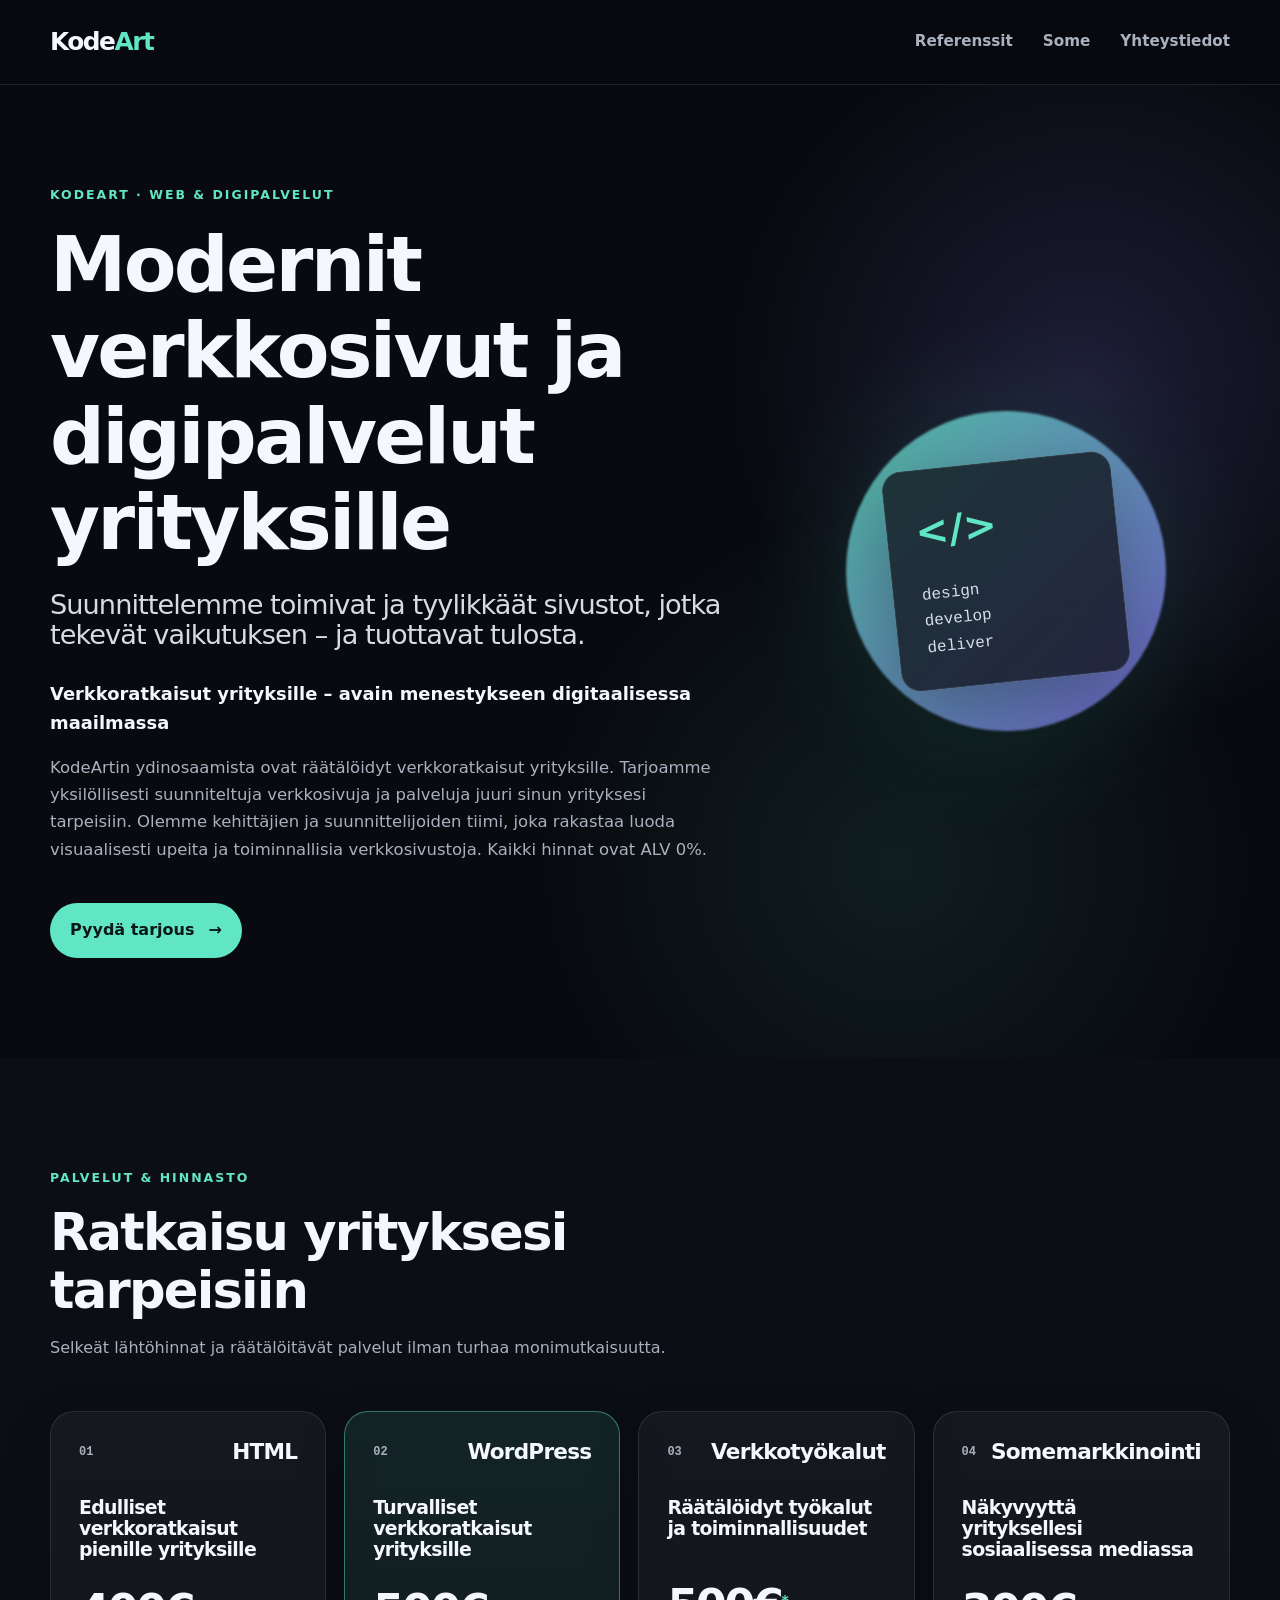
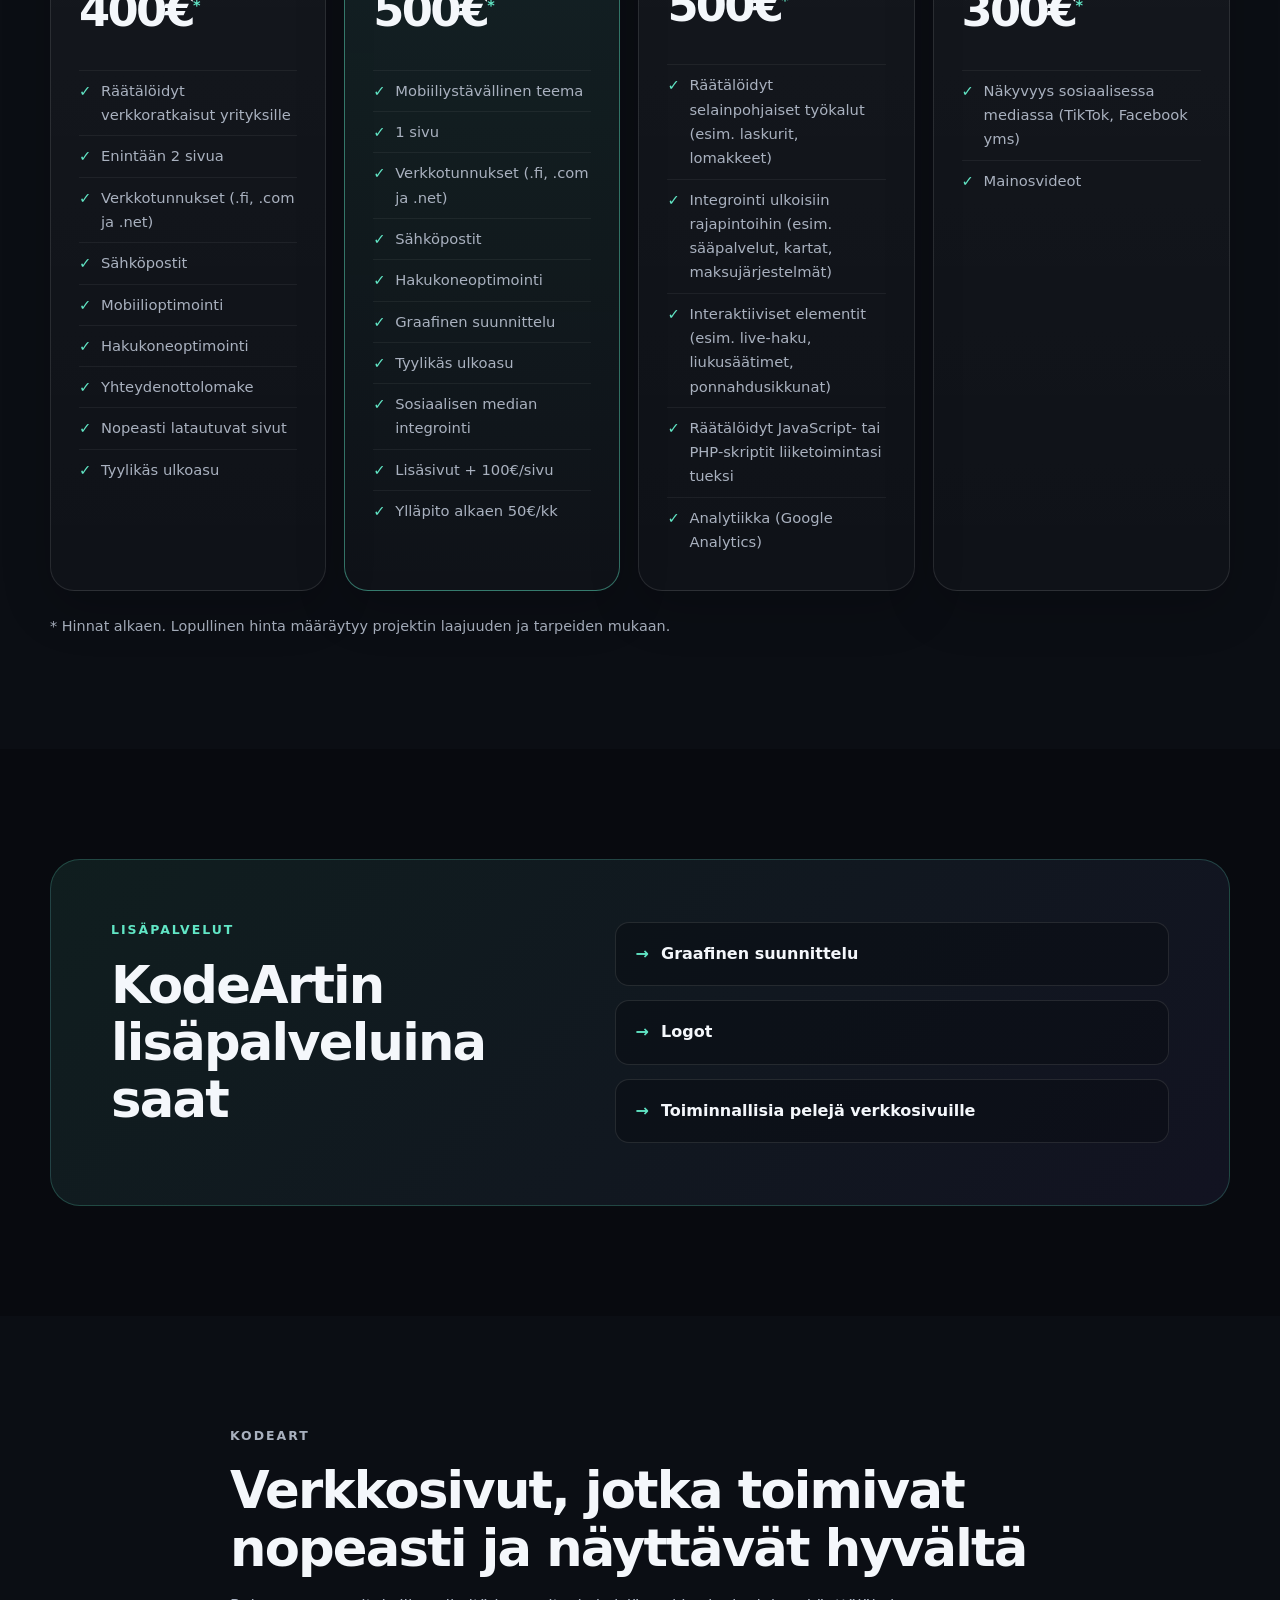
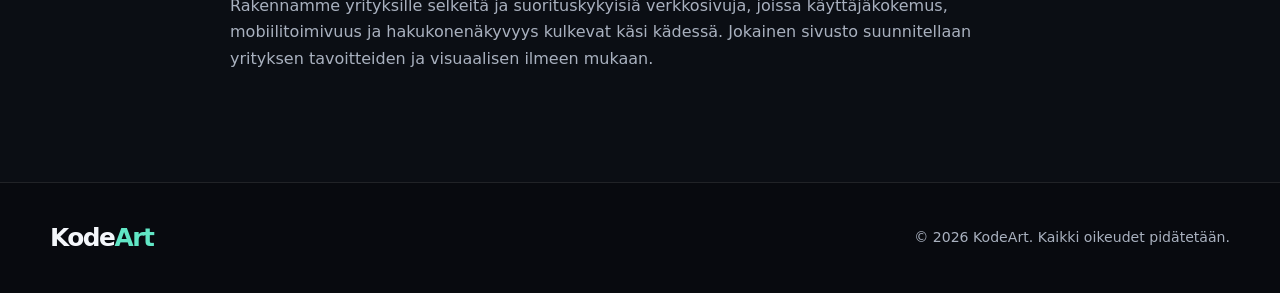
==== index.html @ c4a7c9e5 "Create new KodeArt website" ====
<!doctype html>
<html lang="fi">
<head>
  <meta charset="utf-8">
  <meta name="viewport" content="width=device-width, initial-scale=1">
  <title>KodeArt | Modernit verkkosivut ja digipalvelut yrityksille</title>
  <meta name="description" content="KodeArt suunnittelee moderneja, nopeita ja tyylikkäitä verkkosivuja ja digipalveluja yrityksille. Räätälöidyt verkkoratkaisut, verkkotyökalut ja somemarkkinointi.">
  <meta name="robots" content="index, follow">
  <meta name="theme-color" content="#0b0d12">
  <link rel="canonical" href="https://kodeart.fi/">
  <link rel="stylesheet" href="css/style.css">
</head>
<body>
  <header class="site-header">
    <div class="container nav-wrap">
      <a class="logo" href="index.html" aria-label="KodeArt – etusivu">
        <!-- Vaihda tämä tekstilogo myöhemmin varsinaiseen KodeArt-logoon. -->
        <span>Kode</span><strong>Art</strong>
      </a>

      <nav class="main-nav" aria-label="Päänavigaatio">
        <a href="referenssit.html">Referenssit</a>
        <!-- <a href="pelialue.html">Pelialue</a> -->
        <a href="some.html">Some</a>
        <a href="yhteystiedot.html">Yhteystiedot</a>
      </nav>
    </div>
  </header>

  <main>
    <section class="hero" aria-labelledby="hero-title">
      <div class="container hero-grid">
        <div class="hero-copy">
          <p class="eyebrow">KODEART · WEB &amp; DIGIPALVELUT</p>
          <h1 id="hero-title">Modernit verkkosivut ja digipalvelut yrityksille</h1>
          <h2>Suunnittelemme toimivat ja tyylikkäät sivustot, jotka tekevät vaikutuksen – ja tuottavat tulosta.</h2>
          <div class="intro-copy">
            <p><strong>Verkkoratkaisut yrityksille – avain menestykseen digitaalisessa maailmassa</strong></p>
            <p>KodeArtin ydinosaamista ovat räätälöidyt verkkoratkaisut yrityksille. Tarjoamme yksilöllisesti suunniteltuja verkkosivuja ja palveluja juuri sinun yrityksesi tarpeisiin. Olemme kehittäjien ja suunnittelijoiden tiimi, joka rakastaa luoda visuaalisesti upeita ja toiminnallisia verkkosivustoja. Kaikki hinnat ovat ALV 0%.</p>
          </div>
          <a class="button" href="yhteystiedot.html">Pyydä tarjous <span aria-hidden="true">→</span></a>
        </div>

        <div class="hero-art" aria-hidden="true">
          <div class="hero-orb"></div>
          <div class="code-card">
            <span>&lt;/&gt;</span>
            <p>design<br>develop<br>deliver</p>
          </div>
        </div>
      </div>
    </section>

    <section class="pricing section" id="palvelut" aria-labelledby="pricing-title">
      <div class="container">
        <div class="section-heading">
          <p class="eyebrow">PALVELUT &amp; HINNASTO</p>
          <h2 id="pricing-title">Ratkaisu yrityksesi tarpeisiin</h2>
          <p>Selkeät lähtöhinnat ja räätälöitävät palvelut ilman turhaa monimutkaisuutta.</p>
        </div>

        <div class="pricing-grid">
          <article class="price-card">
            <div class="card-top">
              <span class="service-number">01</span>
              <h3>HTML</h3>
            </div>
            <h4>Edulliset verkkoratkaisut pienille yrityksille</h4>
            <p class="price">400€<sup>*</sup></p>
            <ul>
              <li>Räätälöidyt verkkoratkaisut yrityksille</li>
              <li>Enintään 2 sivua</li>
              <li>Verkkotunnukset (.fi, .com ja .net)</li>
              <li>Sähköpostit</li>
              <li>Mobiilioptimointi</li>
              <li>Hakukoneoptimointi</li>
              <li>Yhteydenottolomake</li>
              <li>Nopeasti latautuvat sivut</li>
              <li>Tyylikäs ulkoasu</li>
            </ul>
          </article>

          <article class="price-card featured">
            <div class="card-top">
              <span class="service-number">02</span>
              <h3>WordPress</h3>
            </div>
            <h4>Turvalliset verkkoratkaisut yrityksille</h4>
            <p class="price">500€<sup>*</sup></p>
            <ul>
              <li>Mobiiliystävällinen teema</li>
              <li>1 sivu</li>
              <li>Verkkotunnukset (.fi, .com ja .net)</li>
              <li>Sähköpostit</li>
              <li>Hakukoneoptimointi</li>
              <li>Graafinen suunnittelu</li>
              <li>Tyylikäs ulkoasu</li>
              <li>Sosiaalisen median integrointi</li>
              <li>Lisäsivut + 100€/sivu</li>
              <li>Ylläpito alkaen 50€/kk</li>
            </ul>
          </article>

          <article class="price-card">
            <div class="card-top">
              <span class="service-number">03</span>
              <h3>Verkkotyökalut</h3>
            </div>
            <h4>Räätälöidyt työkalut ja toiminnallisuudet</h4>
            <p class="price">500€<sup>*</sup></p>
            <ul>
              <li>Räätälöidyt selainpohjaiset työkalut (esim. laskurit, lomakkeet)</li>
              <li>Integrointi ulkoisiin rajapintoihin (esim. sääpalvelut, kartat, maksujärjestelmät)</li>
              <li>Interaktiiviset elementit (esim. live-haku, liukusäätimet, ponnahdusikkunat)</li>
              <li>Räätälöidyt JavaScript- tai PHP-skriptit liiketoimintasi tueksi</li>
              <li>Analytiikka (Google Analytics)</li>
            </ul>
          </article>

          <article class="price-card">
            <div class="card-top">
              <span class="service-number">04</span>
              <h3>Somemarkkinointi</h3>
            </div>
            <h4>Näkyvyyttä yrityksellesi sosiaalisessa mediassa</h4>
            <p class="price">300€<sup>*</sup></p>
            <ul>
              <li>Näkyvyys sosiaalisessa mediassa (TikTok, Facebook yms)</li>
              <li>Mainosvideot</li>
            </ul>
          </article>
        </div>

        <p class="price-note">* Hinnat alkaen. Lopullinen hinta määräytyy projektin laajuuden ja tarpeiden mukaan.</p>
      </div>
    </section>

    <section class="extras section" aria-labelledby="extras-title">
      <div class="container">
        <div class="extras-box">
          <div>
            <p class="eyebrow">LISÄPALVELUT</p>
            <h2 id="extras-title">KodeArtin lisäpalveluina saat</h2>
          </div>
          <ul class="extras-list">
            <li>Graafinen suunnittelu</li>
            <li>Logot</li>
            <li>Toiminnallisia pelejä verkkosivuille</li>
          </ul>
        </div>
      </div>
    </section>

    <section class="seo-section section" aria-labelledby="seo-title">
      <div class="container narrow">
        <p class="eyebrow">KODEART</p>
        <h2 id="seo-title">Verkkosivut, jotka toimivat nopeasti ja näyttävät hyvältä</h2>
        <p>Rakennamme yrityksille selkeitä ja suorituskykyisiä verkkosivuja, joissa käyttäjäkokemus, mobiilitoimivuus ja hakukonenäkyvyys kulkevat käsi kädessä. Jokainen sivusto suunnitellaan yrityksen tavoitteiden ja visuaalisen ilmeen mukaan.</p>
      </div>
    </section>
  </main>

  <footer class="site-footer">
    <div class="container footer-wrap">
      <a class="logo" href="index.html" aria-label="KodeArt – etusivu"><span>Kode</span><strong>Art</strong></a>
      <p>© 2026 KodeArt. Kaikki oikeudet pidätetään.</p>
    </div>
  </footer>
</body>
</html>
---- css/style.css ----
:root {
  --bg: #080a0f;
  --surface: #10131a;
  --surface-2: #151922;
  --text: #f4f7fb;
  --muted: #a9b1bf;
  --line: rgba(255,255,255,.10);
  --accent: #61e6c5;
  --accent-2: #8c7cff;
  --accent-dark: #0b1816;
  --max-width: 1180px;
  --radius: 24px;
  --shadow: 0 24px 80px rgba(0,0,0,.30);
}

* { box-sizing: border-box; }
html { scroll-behavior: smooth; }
body {
  margin: 0;
  color: var(--text);
  background: var(--bg);
  font-family: Inter, ui-sans-serif, system-ui, -apple-system, BlinkMacSystemFont, "Segoe UI", sans-serif;
  line-height: 1.65;
  -webkit-font-smoothing: antialiased;
}

a { color: inherit; text-decoration: none; }
img { max-width: 100%; display: block; }

.container { width: min(calc(100% - 40px), var(--max-width)); margin-inline: auto; }
.narrow { max-width: 820px; }
.section { padding: 110px 0; }

.site-header {
  position: sticky;
  top: 0;
  z-index: 20;
  background: rgba(8,10,15,.82);
  border-bottom: 1px solid var(--line);
  backdrop-filter: blur(18px);
}
.nav-wrap {
  min-height: 84px;
  display: flex;
  align-items: center;
  justify-content: space-between;
  gap: 32px;
}
.logo { font-size: 1.55rem; font-weight: 800; letter-spacing: -.06em; }
.logo strong { color: var(--accent); }
.main-nav { display: flex; align-items: center; gap: 30px; }
.main-nav a { color: var(--muted); font-size: .95rem; font-weight: 600; transition: color .2s ease; }
.main-nav a:hover, .main-nav a:focus-visible { color: var(--accent); }

.hero {
  position: relative;
  overflow: hidden;
  min-height: 720px;
  display: flex;
  align-items: center;
  background:
    radial-gradient(circle at 85% 30%, rgba(140,124,255,.16), transparent 28%),
    radial-gradient(circle at 70% 80%, rgba(97,230,197,.09), transparent 30%);
}
.hero-grid { display: grid; grid-template-columns: minmax(0, 1.2fr) minmax(280px, .8fr); gap: 60px; align-items: center; }
.hero-copy { padding: 100px 0; }
.eyebrow { margin: 0 0 16px; color: var(--accent); font-size: .78rem; font-weight: 800; letter-spacing: .16em; }
h1, h2, h3, h4 { line-height: 1.12; letter-spacing: -.035em; }
h1 { max-width: 850px; margin: 0 0 24px; font-size: clamp(3rem, 6vw, 5.6rem); }
.hero h2 { max-width: 760px; margin: 0 0 28px; color: #d6dbe4; font-size: clamp(1.25rem, 2.2vw, 1.7rem); font-weight: 500; }
.intro-copy { max-width: 760px; color: var(--muted); font-size: 1.03rem; }
.intro-copy strong { color: var(--text); font-size: 1.12rem; }
.button {
  display: inline-flex; align-items: center; gap: 14px; margin-top: 24px; padding: 14px 20px;
  color: var(--accent-dark); background: var(--accent); border-radius: 999px; font-weight: 800;
  transition: transform .2s ease, box-shadow .2s ease;
}
.button:hover, .button:focus-visible { transform: translateY(-2px); box-shadow: 0 12px 35px rgba(97,230,197,.22); }
.hero-art { min-height: 420px; position: relative; display: grid; place-items: center; }
.hero-orb { width: 320px; aspect-ratio: 1; border-radius: 50%; background: linear-gradient(135deg, rgba(97,230,197,.9), rgba(140,124,255,.85)); filter: blur(1px); opacity: .88; box-shadow: 0 0 130px rgba(97,230,197,.18); }
.code-card { position: absolute; width: 230px; padding: 28px; border: 1px solid var(--line); border-radius: 20px; background: rgba(16,19,26,.78); box-shadow: var(--shadow); transform: rotate(-6deg); }
.code-card span { color: var(--accent); font-size: 2.5rem; font-weight: 900; }
.code-card p { margin: 18px 0 0; color: #d8deea; font-family: ui-monospace, SFMono-Regular, Menlo, monospace; }

.section-heading { max-width: 700px; margin-bottom: 50px; }
.section-heading h2, .seo-section h2, .extras-box h2 { margin: 0 0 16px; font-size: clamp(2.1rem, 4vw, 3.5rem); }
.section-heading > p:last-child, .seo-section p:last-child { margin: 0; color: var(--muted); }
.pricing { background: #0b0e14; }
.pricing-grid { display: grid; grid-template-columns: repeat(4, 1fr); gap: 18px; }
.price-card {
  position: relative; display: flex; flex-direction: column; padding: 28px;
  min-height: 570px; border: 1px solid var(--line); border-radius: var(--radius);
  background: linear-gradient(180deg, rgba(255,255,255,.045), rgba(255,255,255,.018));
  box-shadow: 0 18px 50px rgba(0,0,0,.18);
}
.price-card.featured { border-color: rgba(97,230,197,.45); background: linear-gradient(180deg, rgba(97,230,197,.10), rgba(255,255,255,.018)); }
.card-top { display: flex; align-items: center; justify-content: space-between; gap: 15px; }
.card-top h3 { margin: 0; font-size: 1.35rem; }
.service-number { color: var(--muted); font: 700 .75rem/1 ui-monospace, monospace; }
.price-card h4 { margin: 32px 0 14px; min-height: 58px; font-size: 1.18rem; }
.price { margin: 0 0 22px; font-size: 2.8rem; font-weight: 850; letter-spacing: -.06em; }
.price sup { color: var(--accent); font-size: .9rem; }
.price-card ul { margin: 0; padding: 0; list-style: none; color: var(--muted); font-size: .92rem; }
.price-card li { position: relative; padding: 8px 0 8px 22px; border-top: 1px solid rgba(255,255,255,.055); }
.price-card li::before { content: "✓"; position: absolute; left: 0; color: var(--accent); font-weight: 800; }
.price-note { margin: 24px 0 0; color: var(--muted); font-size: .9rem; }

.extras { background: var(--bg); }
.extras-box { display: grid; grid-template-columns: .9fr 1.1fr; gap: 50px; align-items: center; padding: 60px; border: 1px solid rgba(97,230,197,.22); border-radius: 30px; background: linear-gradient(135deg, rgba(97,230,197,.09), rgba(140,124,255,.08)); }
.extras-list { display: grid; gap: 14px; margin: 0; padding: 0; list-style: none; }
.extras-list li { padding: 18px 20px; border: 1px solid var(--line); border-radius: 14px; background: rgba(8,10,15,.42); font-weight: 700; }
.extras-list li::before { content: "→"; margin-right: 12px; color: var(--accent); }

.seo-section { background: #0b0e14; }
.seo-section p { color: var(--muted); }
.site-footer { border-top: 1px solid var(--line); }
.footer-wrap { min-height: 110px; display: flex; align-items: center; justify-content: space-between; gap: 20px; }
.footer-wrap p { margin: 0; color: var(--muted); font-size: .88rem; }

@media (max-width: 1050px) {
  .pricing-grid { grid-template-columns: repeat(2, 1fr); }
  .price-card { min-height: 0; }
}

@media (max-width: 760px) {
  .container { width: min(calc(100% - 28px), var(--max-width)); }
  .nav-wrap { min-height: auto; padding: 18px 0; align-items: flex-start; }
  .main-nav { flex-wrap: wrap; justify-content: flex-end; gap: 10px 18px; }
  .main-nav a { font-size: .88rem; }
  .hero-grid { grid-template-columns: 1fr; gap: 0; }
  .hero-copy { padding: 80px 0 30px; }
  .hero-art { min-height: 280px; padding-bottom: 60px; }
  .hero-orb { width: 220px; }
  .code-card { width: 190px; padding: 22px; }
  .section { padding: 80px 0; }
  .pricing-grid { grid-template-columns: 1fr; }
  .extras-box { grid-template-columns: 1fr; padding: 34px 24px; gap: 28px; }
  .footer-wrap { padding: 25px 0; flex-direction: column; align-items: flex-start; }
}

@media (prefers-reduced-motion: reduce) {
  html { scroll-behavior: auto; }
  *, *::before, *::after { transition: none !important; }
}
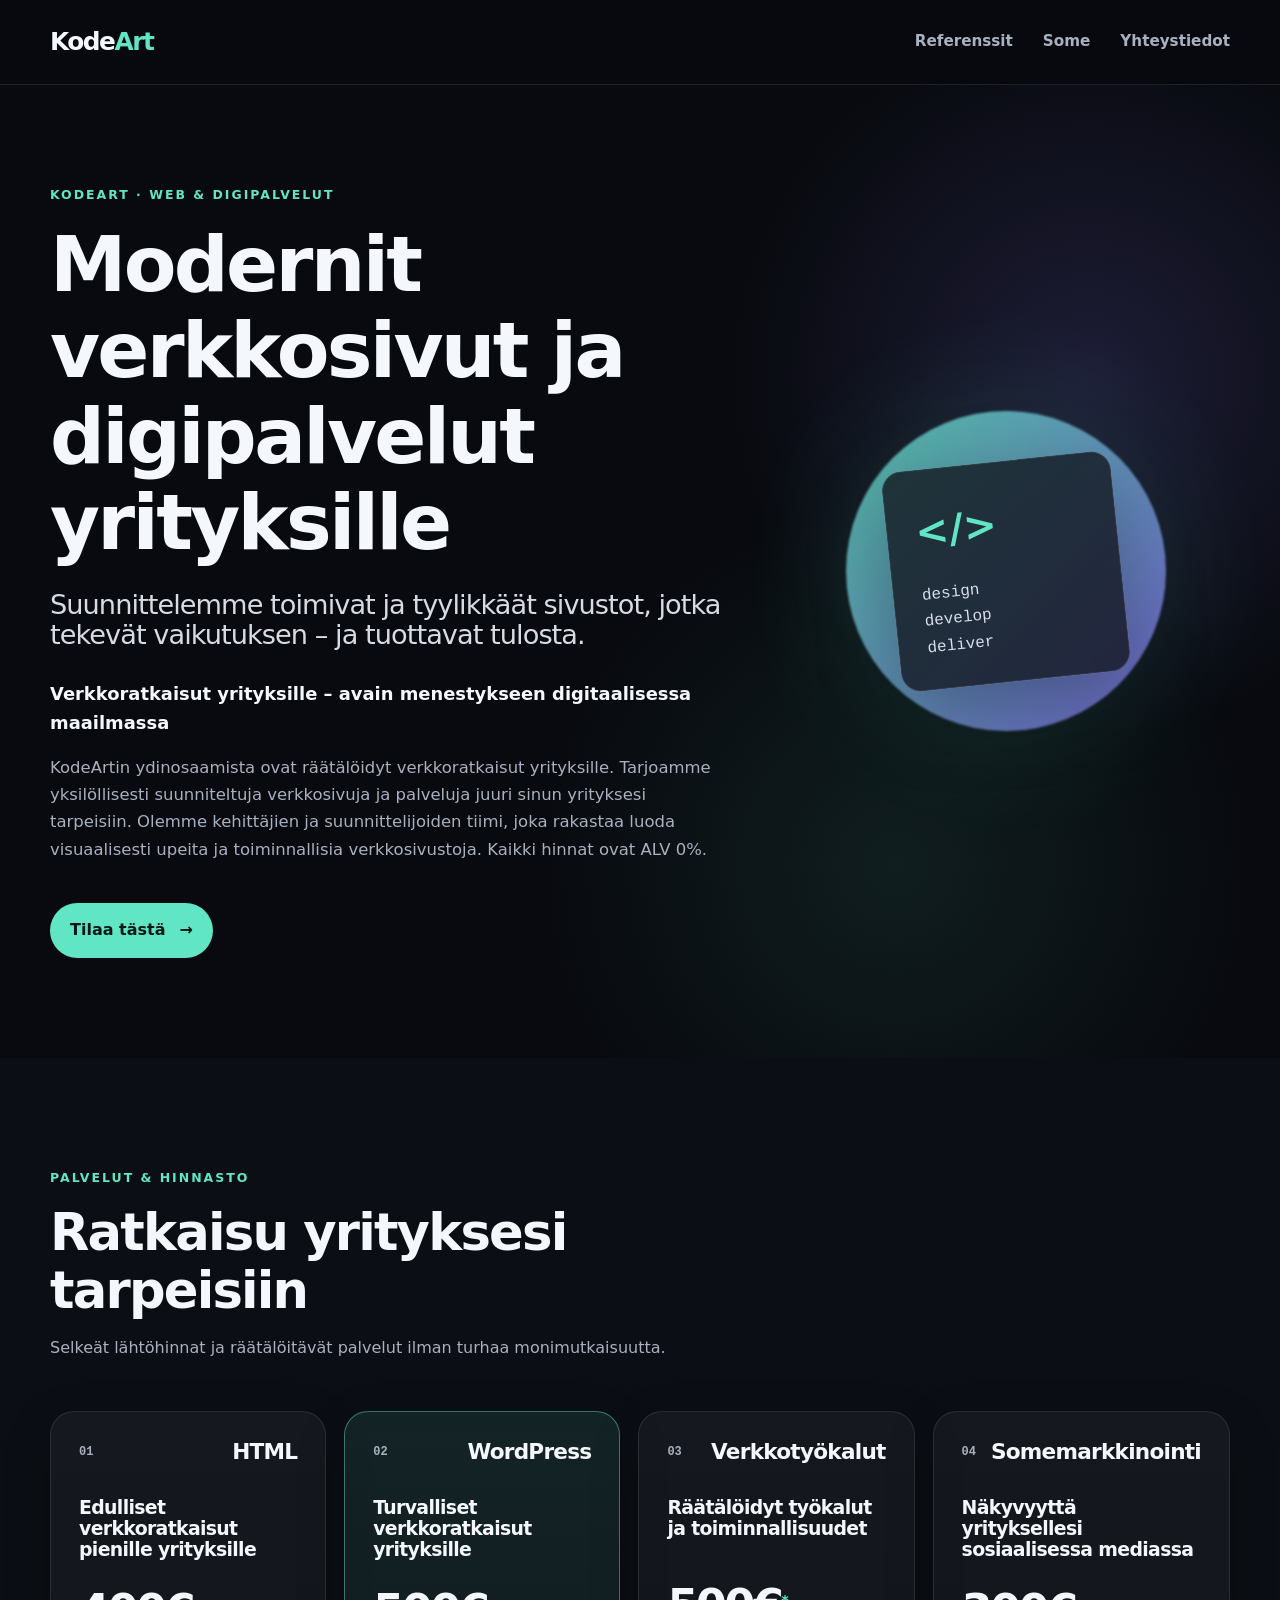
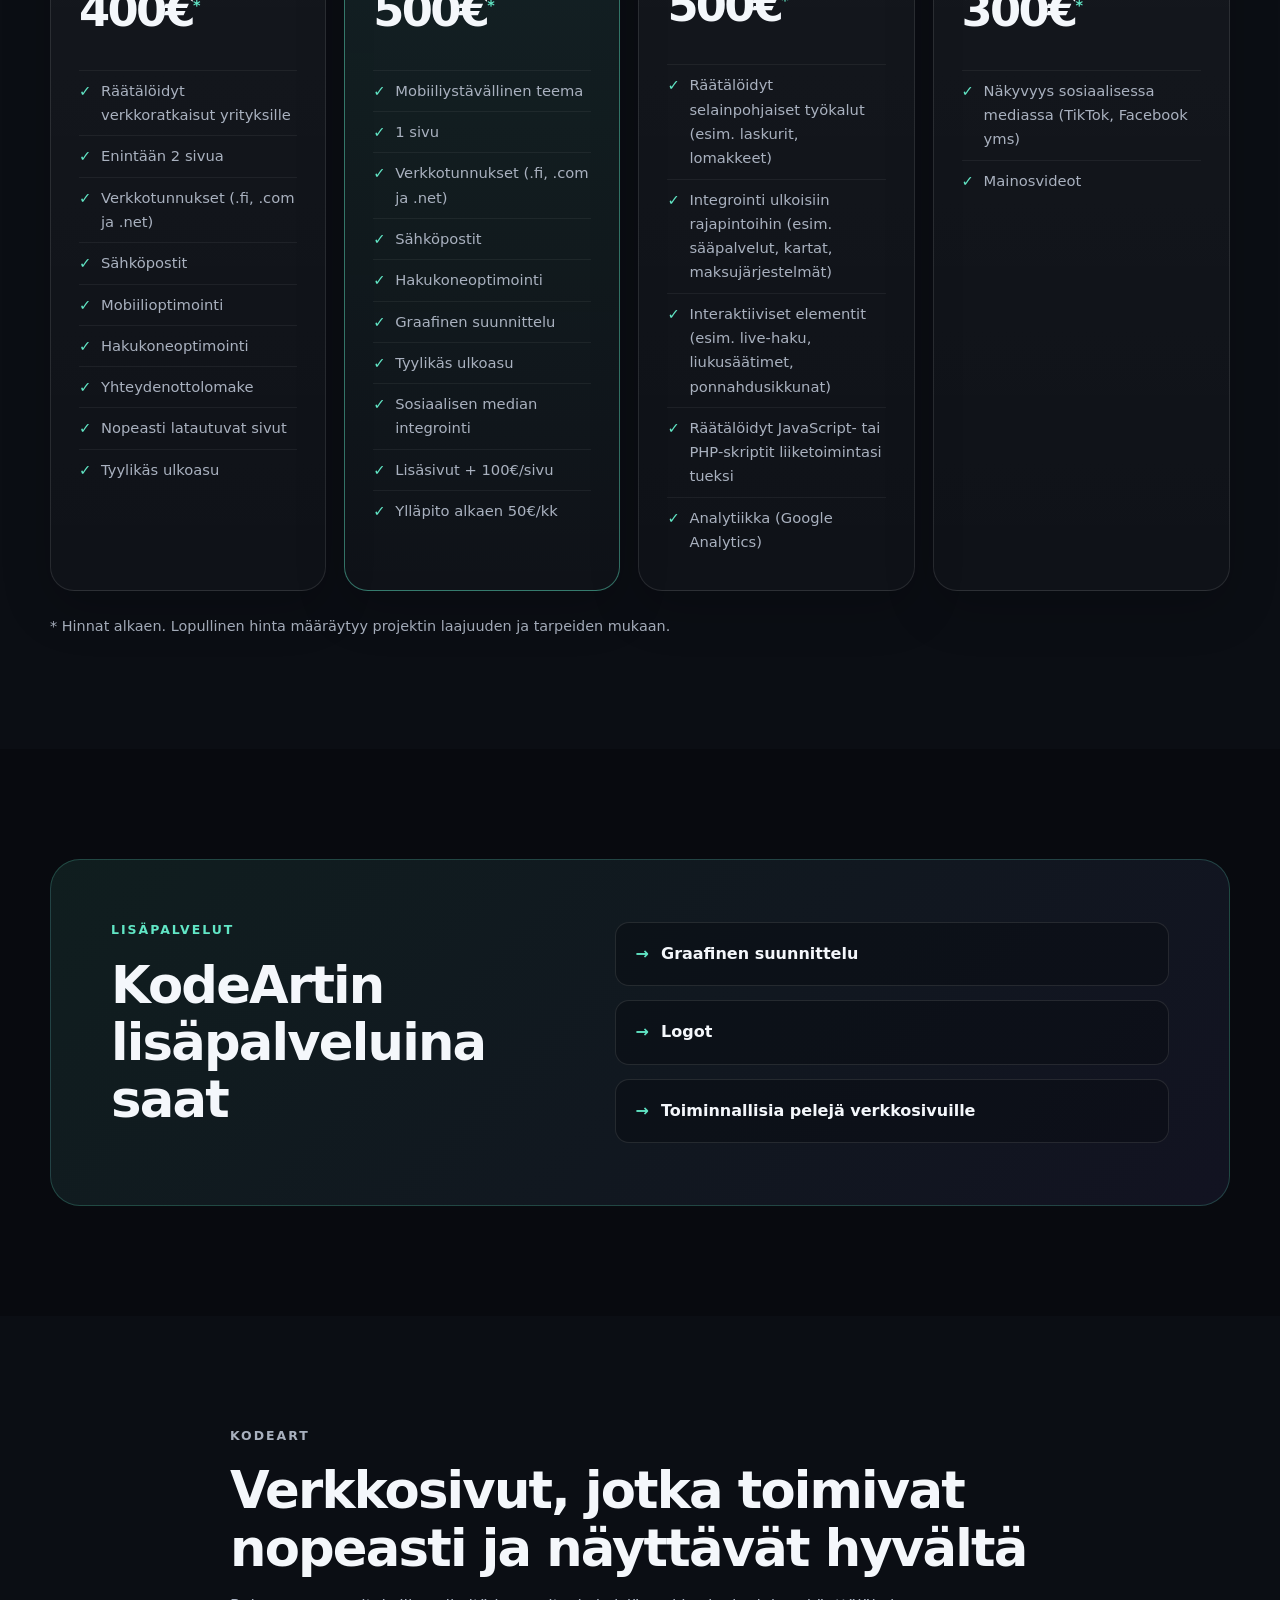
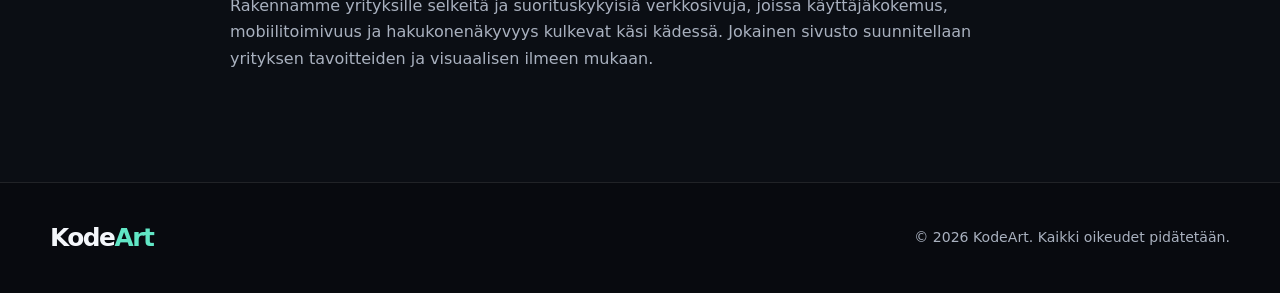
==== commit d3947823: "päivitetty index ja lisätty yhteystiedot" ====
--- a/index.html
+++ b/index.html
@@ -38,7 +38,7 @@
             <p><strong>Verkkoratkaisut yrityksille – avain menestykseen digitaalisessa maailmassa</strong></p>
             <p>KodeArtin ydinosaamista ovat räätälöidyt verkkoratkaisut yrityksille. Tarjoamme yksilöllisesti suunniteltuja verkkosivuja ja palveluja juuri sinun yrityksesi tarpeisiin. Olemme kehittäjien ja suunnittelijoiden tiimi, joka rakastaa luoda visuaalisesti upeita ja toiminnallisia verkkosivustoja. Kaikki hinnat ovat ALV 0%.</p>
           </div>
-          <a class="button" href="yhteystiedot.html">Pyydä tarjous <span aria-hidden="true">→</span></a>
+          <a class="button" href="yhteystiedot.html">Tilaa tästä <span aria-hidden="true">→</span></a>
         </div>
 
         <div class="hero-art" aria-hidden="true">
